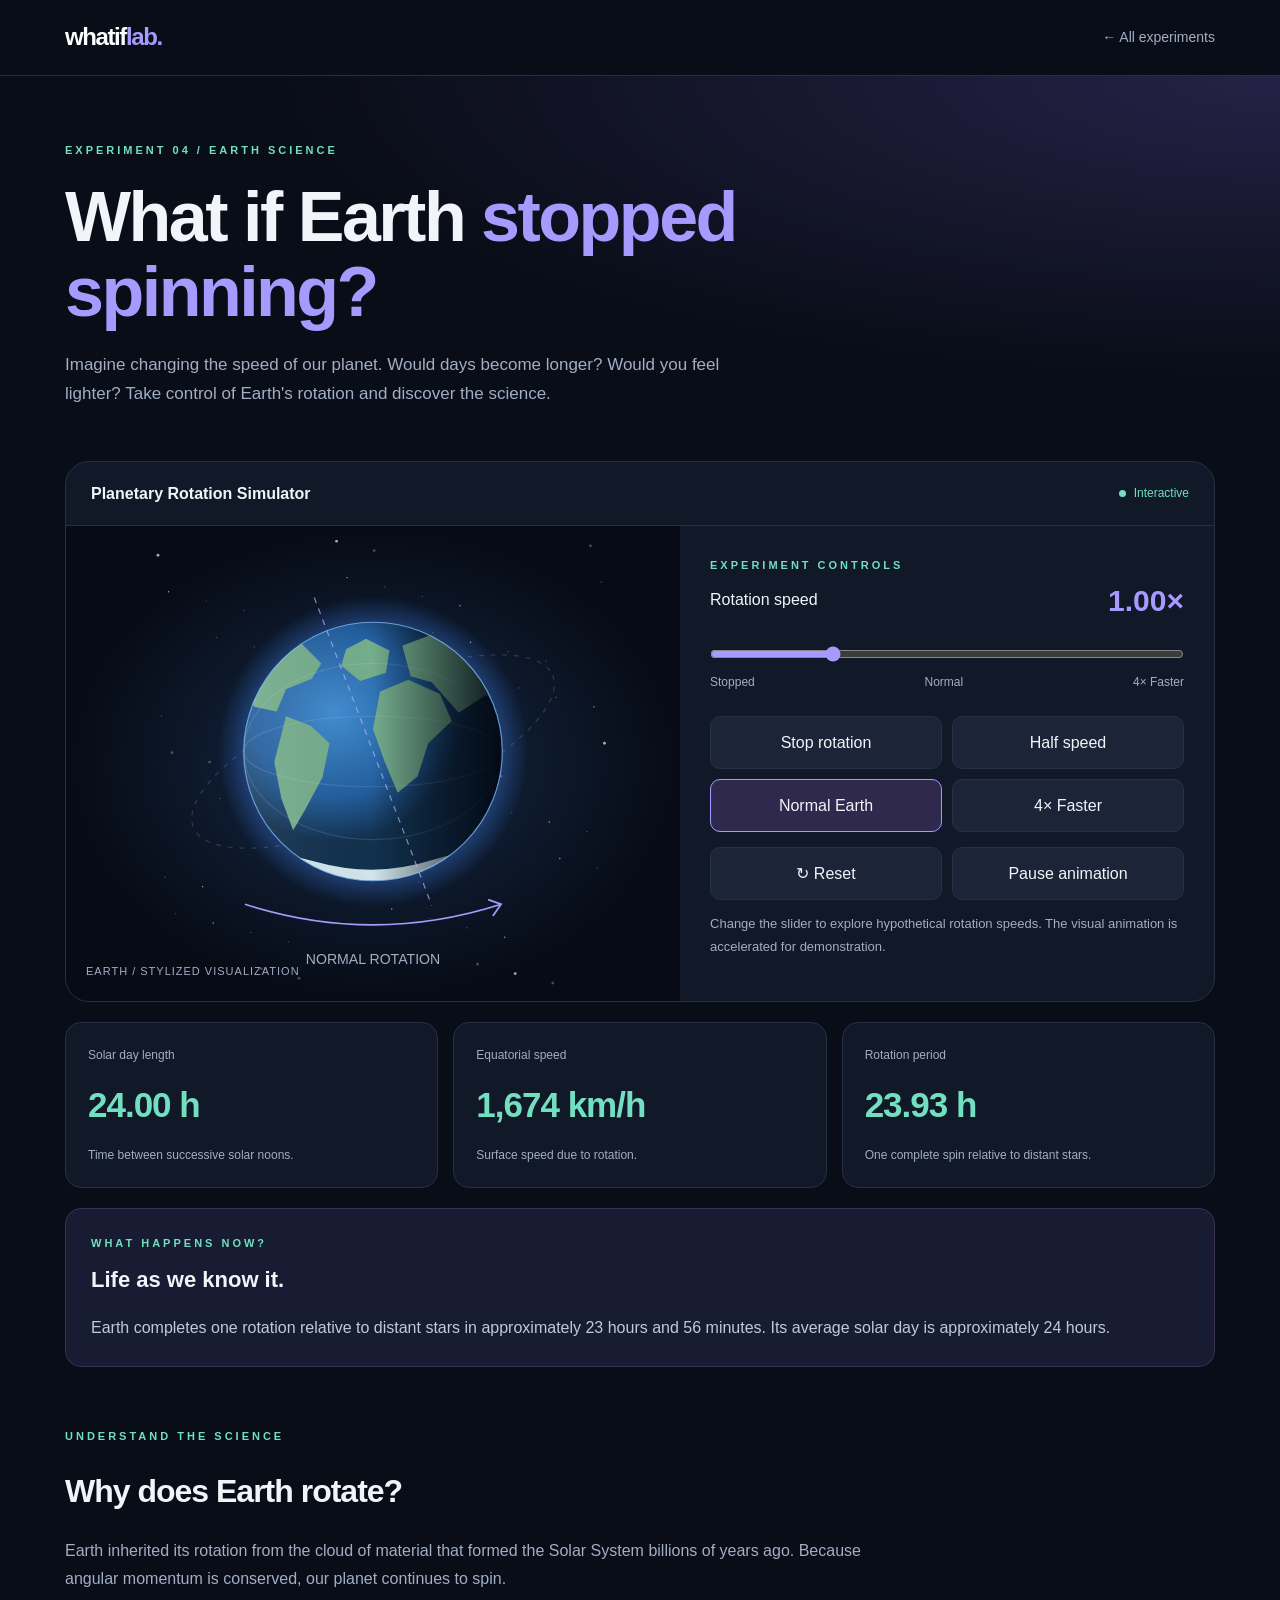
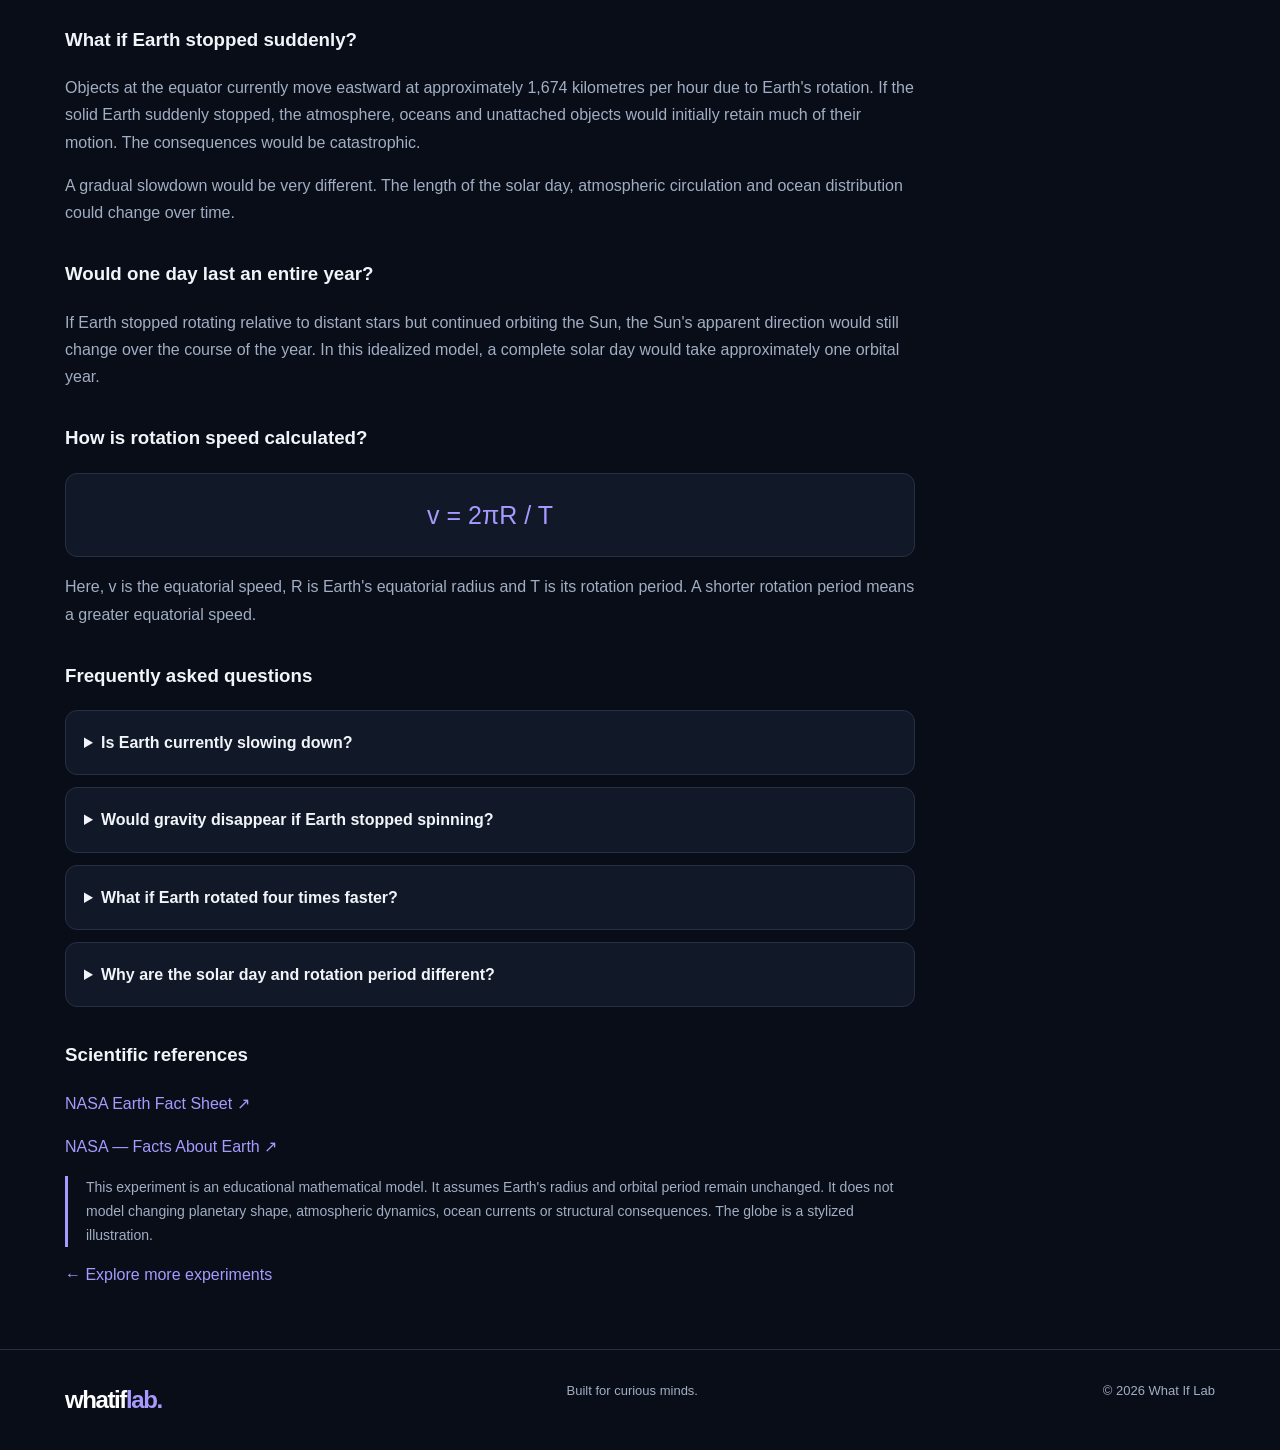
==== earth-spin.html @ 4c815746 "Add interactive Earth rotation simulation This file contains an interactive simulation of Earth's ro" ====
<!DOCTYPE html>
<html lang="en">
<head>
<meta charset="UTF-8">
<meta name="viewport" content="width=device-width, initial-scale=1.0">
<meta name="theme-color" content="#090d17">
<meta name="description" content="What if Earth stopped spinning or rotated faster? Explore Earth's rotation, day length and equatorial speed through an interactive science simulation.">
<title>What If Earth Stopped Spinning? | What If Lab</title>

<style>
:root {
  --bg: #090d17;
  --panel: #111827;
  --border: #263044;
  --text: #f1f5f9;
  --muted: #a1aec3;
  --accent: #a69aff;
  --green: #72dfc0;
}

* { box-sizing: border-box; }

html { scroll-behavior: smooth; }

body {
  margin: 0;
  background: var(--bg);
  color: var(--text);
  font-family: Inter, -apple-system, BlinkMacSystemFont, "Segoe UI", sans-serif;
  line-height: 1.7;
}

a { color: var(--accent); text-decoration: none; }

button, input { font: inherit; }

button { cursor: pointer; }

button:focus-visible, input:focus-visible, a:focus-visible {
  outline: 3px solid var(--accent);
  outline-offset: 4px;
}

.container {
  width: min(1150px, 92%);
  margin: auto;
}

header {
  border-bottom: 1px solid var(--border);
}

.nav {
  min-height: 75px;
  display: flex;
  align-items: center;
  justify-content: space-between;
  gap: 15px;
}

.logo {
  color: white;
  font-size: 24px;
  font-weight: 850;
  letter-spacing: -1.4px;
}

.logo span { color: var(--accent); }

.back {
  color: var(--muted);
  font-size: 14px;
}

.hero {
  padding: 65px 0 35px;
  background: radial-gradient(ellipse at top right, #252247, transparent 55%);
}

.eyebrow {
  color: var(--green);
  text-transform: uppercase;
  letter-spacing: 3px;
  font-size: 11px;
  font-weight: 700;
}

h1 {
  max-width: 850px;
  font-size: clamp(38px, 6vw, 70px);
  line-height: 1.08;
  letter-spacing: -2.5px;
  margin: 20px 0;
}

h1 span { color: var(--accent); }

.hero p {
  color: var(--muted);
  max-width: 680px;
  font-size: 17px;
}

.lab {
  border: 1px solid var(--border);
  background: var(--panel);
  border-radius: 24px;
  overflow: hidden;
}

.lab-header {
  padding: 18px 25px;
  display: flex;
  align-items: center;
  justify-content: space-between;
  border-bottom: 1px solid var(--border);
  gap: 12px;
}

.live {
  color: var(--green);
  font-size: 12px;
}

.live::before {
  content: "";
  display: inline-block;
  width: 7px;
  height: 7px;
  background: var(--green);
  border-radius: 50%;
  margin-right: 8px;
}

.workspace {
  display: grid;
  grid-template-columns: 1.15fr 1fr;
}

.scene {
  position: relative;
  min-height: 440px;
  display: grid;
  place-items: center;
  background: radial-gradient(ellipse at center, #142b49, #070b15 70%);
  overflow: hidden;
}

.scene svg {
  width: 100%;
  max-width: 470px;
  position: relative;
  z-index: 1;
}

.scene-label {
  position: absolute;
  bottom: 20px;
  left: 20px;
  font-size: 11px;
  letter-spacing: 1px;
  color: var(--muted);
}

.controls {
  padding: 30px;
  display: flex;
  flex-direction: column;
  justify-content: center;
}

.control-heading {
  display: flex;
  justify-content: space-between;
  align-items: center;
  gap: 10px;
}

.speed-number {
  font-size: 30px;
  color: var(--accent);
  font-weight: 750;
}

input[type=range] {
  width: 100%;
  accent-color: var(--accent);
  margin: 20px 0 10px;
}

.range-labels {
  display: flex;
  justify-content: space-between;
  font-size: 12px;
  color: var(--muted);
}

.presets {
  display: grid;
  grid-template-columns: 1fr 1fr;
  gap: 10px;
  margin-top: 24px;
}

.presets button, .secondary {
  background: #1c2538;
  color: var(--text);
  border: 1px solid var(--border);
  padding: 12px;
  border-radius: 10px;
  transition: .2s;
}

.presets button:hover,
.presets button.active,
.secondary:hover {
  border-color: var(--accent);
  background: #30294e;
}

.reset {
  margin-top: 15px;
  display: flex;
  gap: 10px;
}

.reset button { flex: 1; }

.metrics {
  display: grid;
  grid-template-columns: repeat(3, 1fr);
  gap: 15px;
  margin: 20px 0;
}

.metric {
  background: var(--panel);
  border: 1px solid var(--border);
  border-radius: 16px;
  padding: 22px;
}

.metric small {
  color: var(--muted);
  display: block;
  font-size: 12px;
}

.metric strong {
  display: block;
  color: var(--green);
  font-size: clamp(23px, 3vw, 35px);
  margin: 10px 0;
  letter-spacing: -1px;
}

.metric p {
  color: var(--muted);
  font-size: 12px;
  margin: 0;
}

.insight {
  background: #171c32;
  border: 1px solid #393252;
  border-radius: 16px;
  padding: 25px;
  margin-top: 20px;
}

.insight h3 {
  margin: 8px 0;
  font-size: 22px;
}

.insight p {
  color: #c1c9da;
  margin-bottom: 0;
}

.science {
  padding: 60px 0;
  max-width: 850px;
}

.science h2 {
  font-size: 32px;
  letter-spacing: -1px;
  line-height: 1.2;
}

.science h3 { margin-top: 32px; }

.science p { color: var(--muted); }

.formula {
  background: #111827;
  border: 1px solid var(--border);
  color: var(--accent);
  text-align: center;
  font-size: clamp(18px, 3vw, 25px);
  padding: 20px;
  border-radius: 12px;
}

.note {
  border-left: 3px solid var(--accent);
  padding-left: 18px;
  font-size: 14px;
}

details {
  background: var(--panel);
  border: 1px solid var(--border);
  border-radius: 12px;
  margin: 12px 0;
  padding: 18px;
}

summary {
  cursor: pointer;
  font-weight: 650;
}

.footer {
  border-top: 1px solid var(--border);
  padding: 30px 0;
  color: var(--muted);
  font-size: 13px;
}

.footer-row {
  display: flex;
  justify-content: space-between;
  gap: 15px;
  flex-wrap: wrap;
}

@media(max-width: 760px) {
  .workspace { grid-template-columns: 1fr; }
  .scene { min-height: 320px; }
  .controls { padding: 20px; }
  .metrics { grid-template-columns: 1fr; }
  .hero { padding-top: 40px; }
  h1 { letter-spacing: -1.5px; }
}

@media(prefers-reduced-motion: reduce) {
  html { scroll-behavior: auto; }
  * { transition: none !important; }
}
</style>
</head>

<body>

<header>
  <div class="container nav">
    <a href="index.html" class="logo">whatif<span>lab.</span></a>
    <a href="index.html#experiments" class="back">← All experiments</a>
  </div>
</header>

<main>

<div class="hero">
  <div class="container">
    <div class="eyebrow">Experiment 04 / Earth Science</div>
    <h1>What if Earth <span>stopped spinning?</span></h1>
    <p>Imagine changing the speed of our planet. Would days become longer? Would you feel lighter? Take control of Earth's rotation and discover the science.</p>
  </div>
</div>

<div class="container">

  <section class="lab">
    <div class="lab-header">
      <strong>Planetary Rotation Simulator</strong>
      <span class="live">Interactive</span>
    </div>

    <div class="workspace">

      <div class="scene">

        <svg viewBox="0 0 400 380" role="img" aria-label="Stylized animation of Earth's rotation">

          <defs>

            <clipPath id="earthClip">
              <circle cx="200" cy="180" r="110"/>
            </clipPath>

            <radialGradient id="ocean" cx="35%" cy="35%">
              <stop offset="0%" stop-color="#438ed2"/>
              <stop offset="65%" stop-color="#235e9d"/>
              <stop offset="100%" stop-color="#12314e"/>
            </radialGradient>

            <linearGradient id="shadow">
              <stop offset="0%" stop-color="#ffffff" stop-opacity=".1"/>
              <stop offset="50%" stop-color="#020711" stop-opacity="0"/>
              <stop offset="100%" stop-color="#020711" stop-opacity=".94"/>
            </linearGradient>

            <radialGradient id="glow">
              <stop offset="65%" stop-color="#4289ff" stop-opacity="0"/>
              <stop offset="83%" stop-color="#4289ff" stop-opacity=".3"/>
              <stop offset="100%" stop-color="#4289ff" stop-opacity="0"/>
            </radialGradient>

            <g id="landMap" fill="#74ad8c">

              <path d="M15 30 L40 15 65 22 81 12 104 35 96 48 74 57 66 76 47 72 36 55 17 46Z"/>

              <path d="M74 80 L95 88 111 103 105 132 90 160 80 177 70 150 64 119Z"/>

              <path d="M125 23 L142 14 162 24 159 43 137 50 121 37Z"/>

              <path d="M154 59 L178 49 205 61 215 84 195 103 186 131 169 145 158 119 148 91Z"/>

              <path d="M173 20 L202 9 230 17 252 11 280 29 311 25 340 47 329 68 301 74 285 96 267 77 244 62 221 77 198 51 180 46Z"/>

              <path d="M280 123 L303 111 327 122 336 145 313 155 288 149Z"/>

              <path d="M0 202 Q50 190 100 204 T200 202 T300 205 L360 220 H0Z" fill="#d0e5ea"/>

            </g>

          </defs>

          <g id="stars"></g>

          <ellipse cx="200" cy="180" rx="166" ry="55"
            transform="rotate(-23 200 180)"
            fill="none" stroke="#a69aff"
            stroke-opacity=".25" stroke-dasharray="4 6"/>

          <circle cx="200" cy="180" r="132" fill="url(#glow)"/>

          <circle cx="200" cy="180" r="110" fill="url(#ocean)"/>

          <g clip-path="url(#earthClip)">
            <g transform="translate(90 70)">
              <g id="rotatingMap">
                <use href="#landMap" x="-360"/>
                <use href="#landMap"/>
                <use href="#landMap" x="360"/>
              </g>
            </g>

            <ellipse cx="200" cy="180" rx="110" ry="30"
              fill="none" stroke="#d9e9fa" stroke-opacity=".13"/>

            <ellipse cx="200" cy="180" rx="110" ry="75"
              fill="none" stroke="#d9e9fa" stroke-opacity=".13"/>

            <circle cx="200" cy="180" r="110" fill="url(#shadow)"/>
          </g>

          <circle cx="200" cy="180" r="110"
            fill="none" stroke="#8ac5ff" stroke-opacity=".7"/>

          <line x1="150" y1="49" x2="250" y2="311"
            stroke="#bdb2ff" stroke-opacity=".7"
            stroke-dasharray="5 5"/>

          <path d="M91 310 Q200 345 309 310"
            fill="none" stroke="#a69aff" stroke-width="1.5"/>

          <path d="M298 306 L309 310 302 320"
            fill="none" stroke="#a69aff" stroke-width="1.5"/>

          <text x="200" y="361" text-anchor="middle"
            fill="#a1aec3" font-size="12" id="earthStatus">
            NORMAL ROTATION
          </text>

        </svg>

        <span class="scene-label">EARTH / STYLIZED VISUALIZATION</span>

      </div>

      <div class="controls">

        <div class="eyebrow">Experiment controls</div>

        <div class="control-heading">
          <label for="rotation">Rotation speed</label>
          <output class="speed-number" id="speedNumber">1.00×</output>
        </div>

        <input id="rotation" type="range"
          min="0" max="4" step="0.01" value="1">

        <div class="range-labels">
          <span>Stopped</span>
          <span>Normal</span>
          <span>4× Faster</span>
        </div>

        <div class="presets">
          <button data-speed="0">Stop rotation</button>
          <button data-speed="0.5">Half speed</button>
          <button data-speed="1" class="active">Normal Earth</button>
          <button data-speed="4">4× Faster</button>
        </div>

        <div class="reset">
          <button class="secondary" id="reset">↻ Reset</button>
          <button class="secondary" id="pause">Pause animation</button>
        </div>

        <p style="color:var(--muted);font-size:13px">
          Change the slider to explore hypothetical rotation speeds. The visual animation is accelerated for demonstration.
        </p>

      </div>

    </div>
  </section>

  <div class="metrics" aria-live="polite">

    <div class="metric">
      <small>Solar day length</small>
      <strong id="dayLength">24.00 h</strong>
      <p>Time between successive solar noons.</p>
    </div>

    <div class="metric">
      <small>Equatorial speed</small>
      <strong id="equatorSpeed">1,674 km/h</strong>
      <p>Surface speed due to rotation.</p>
    </div>

    <div class="metric">
      <small>Rotation period</small>
      <strong id="period">23.93 h</strong>
      <p>One complete spin relative to distant stars.</p>
    </div>

  </div>

  <div class="insight" aria-live="polite">
    <div class="eyebrow">What happens now?</div>
    <h3 id="insightTitle">Life as we know it.</h3>
    <p id="insightText"></p>
  </div>

  <article class="science">

    <div class="eyebrow">Understand the science</div>

    <h2>Why does Earth rotate?</h2>

    <p>Earth inherited its rotation from the cloud of material that formed the Solar System billions of years ago. Because angular momentum is conserved, our planet continues to spin.</p>

    <h3>What if Earth stopped suddenly?</h3>

    <p>Objects at the equator currently move eastward at approximately 1,674 kilometres per hour due to Earth's rotation. If the solid Earth suddenly stopped, the atmosphere, oceans and unattached objects would initially retain much of their motion. The consequences would be catastrophic.</p>

    <p>A gradual slowdown would be very different. The length of the solar day, atmospheric circulation and ocean distribution could change over time.</p>

    <h3>Would one day last an entire year?</h3>

    <p>If Earth stopped rotating relative to distant stars but continued orbiting the Sun, the Sun's apparent direction would still change over the course of the year. In this idealized model, a complete solar day would take approximately one orbital year.</p>

    <h3>How is rotation speed calculated?</h3>

    <div class="formula">v = 2πR / T</div>

    <p>Here, v is the equatorial speed, R is Earth's equatorial radius and T is its rotation period. A shorter rotation period means a greater equatorial speed.</p>

    <h3>Frequently asked questions</h3>

    <details>
      <summary>Is Earth currently slowing down?</summary>
      <p>Over long periods, tidal interactions with the Moon tend to slow Earth's rotation. Short-term changes can also occur because of processes involving the atmosphere, oceans and Earth's interior.</p>
    </details>

    <details>
      <summary>Would gravity disappear if Earth stopped spinning?</summary>
      <p>No. Earth's gravitational attraction primarily comes from its mass. Stopping rotation would remove the centrifugal contribution that slightly reduces apparent weight, especially at the equator.</p>
    </details>

    <details>
      <summary>What if Earth rotated four times faster?</summary>
      <p>In this simplified model, Earth's rotation period would be approximately six hours. The centrifugal effect would increase, and a real planet's shape, weather and ocean circulation could also change.</p>
    </details>

    <details>
      <summary>Why are the solar day and rotation period different?</summary>
      <p>Earth moves along its orbit while rotating. It therefore needs to rotate slightly more than one full turn relative to distant stars for the Sun to return to the same position in the sky.</p>
    </details>

    <h3>Scientific references</h3>

    <p>
      <a href="https://nssdc.gsfc.nasa.gov/planetary/factsheet/earthfact.html"
        target="_blank" rel="noopener noreferrer">NASA Earth Fact Sheet ↗</a>
    </p>

    <p>
      <a href="https://science.nasa.gov/earth/facts/"
        target="_blank" rel="noopener noreferrer">NASA — Facts About Earth ↗</a>
    </p>

    <p class="note">This experiment is an educational mathematical model. It assumes Earth's radius and orbital period remain unchanged. It does not model changing planetary shape, atmospheric dynamics, ocean currents or structural consequences. The globe is a stylized illustration.</p>

    <a href="index.html#experiments">← Explore more experiments</a>

  </article>

</div>
</main>

<footer class="footer">
  <div class="container footer-row">
    <a href="index.html" class="logo">whatif<span>lab.</span></a>
    <span>Built for curious minds.</span>
    <span>© <span id="year"></span> What If Lab</span>
  </div>
</footer>

<script>

const $ = id => document.getElementById(id);

const earthRadius = 6378.137;
const normalPeriod = 23.9345;
const orbitalHours = 365.256 * 24;

let speed = 1;
let offset = 0;
let lastTime = 0;
let paused = window.matchMedia(
  "(prefers-reduced-motion: reduce)"
).matches;

$("year").textContent = new Date().getFullYear();

// Decorative stars

for (let i = 0; i < 65; i++) {

  const star = document.createElementNS(
    "http://www.w3.org/2000/svg", "circle"
  );

  star.setAttribute("cx", (i * 73 + 17) % 400);
  star.setAttribute("cy", (i * 47 + 13) % 380);
  star.setAttribute("r", i % 4 === 0 ? 1.2 : 0.6);
  star.setAttribute("fill", "#ffffff");
  star.setAttribute("opacity", i % 3 === 0 ? .65 : .25);

  $("stars").appendChild(star);

}

function formatDuration(hours) {

  if (!Number.isFinite(hours)) return "No cycle";

  if (hours > 48) {
    return (hours / 24).toFixed(2) + " days";
  }

  return hours.toFixed(2) + " h";

}

function update() {

  speed = Number($("rotation").value);

  $("speedNumber").textContent = speed.toFixed(2) + "×";

  const rotationFrequency = speed / normalPeriod;

  const solarFrequency = Math.abs(
    rotationFrequency - 1 / orbitalHours
  );

  const solarDay = solarFrequency < 0.000000001
    ? Infinity
    : 1 / solarFrequency;

  const equatorSpeed =
    2 * Math.PI * earthRadius * rotationFrequency;

  $("dayLength").textContent = formatDuration(solarDay);

  $("equatorSpeed").textContent =
    Math.round(equatorSpeed).toLocaleString("en-US") + " km/h";

  $("period").textContent =
    speed === 0 ? "No rotation" :
    formatDuration(normalPeriod / speed);

  document.querySelectorAll("[data-speed]").forEach(btn => {

    const active = Number(btn.dataset.speed) === speed;

    btn.classList.toggle("active", active);
    btn.setAttribute("aria-pressed", String(active));

  });

  if (speed === 0) {

    $("earthStatus").textContent = "ROTATION STOPPED";

    $("insightTitle").textContent = "A day lasting an entire year.";

    $("insightText").textContent =
      "Earth no longer spins relative to distant stars, but it continues orbiting the Sun. In this model, the solar day becomes approximately 365 days long. A sudden stop would have catastrophic physical consequences.";

  } else if (speed < 1) {

    $("earthStatus").textContent = "SLOW ROTATION";

    $("insightTitle").textContent = "The world slows down.";

    $("insightText").textContent =
      "Earth takes longer to complete one rotation. For the selected speed, solar days are longer than usual. The centrifugal effect is reduced, and real atmospheric and ocean circulation would change.";

  } else if (speed === 1) {

    $("earthStatus").textContent = "NORMAL ROTATION";

    $("insightTitle").textContent = "Life as we know it.";

    $("insightText").textContent =
      "Earth completes one rotation relative to distant stars in approximately 23 hours and 56 minutes. Its average solar day is approximately 24 hours.";

  } else {

    $("earthStatus").textContent = "ACCELERATED ROTATION";

    $("insightTitle").textContent = "Welcome to a faster world.";

    $("insightText").textContent =
      "Earth completes each rotation more quickly, producing shorter solar days. The centrifugal effect increases at the equator. A real planet could also experience major changes in its shape and climate.";

  }

}

function setSpeed(value) {
  $("rotation").value = value;
  update();
}

$("rotation").addEventListener("input", update);

document.querySelectorAll("[data-speed]").forEach(btn => {

  btn.addEventListener("click", () => {
    setSpeed(Number(btn.dataset.speed));
  });

});

$("reset").addEventListener("click", () => {
  offset = 0;
  $("rotatingMap").setAttribute("transform", "translate(0 0)");
  setSpeed(1);
});

function updatePauseButton() {

  $("pause").textContent = paused
    ? "Play animation"
    : "Pause animation";

  $("pause").setAttribute("aria-pressed", String(paused));

}

$("pause").addEventListener("click", () => {
  paused = !paused;
  updatePauseButton();
});

function animate(now) {

  const delta = lastTime
    ? Math.min(now - lastTime, 50) / 1000
    : 0;

  lastTime = now;

  if (!paused && speed > 0) {

    offset = (offset + speed * 24 * delta) % 360;

    $("rotatingMap").setAttribute(
      "transform", "translate(" + (-offset) + " 0)"
    );

  }

  requestAnimationFrame(animate);

}

update();
updatePauseButton();
requestAnimationFrame(animate);

</script>

</body>
</html>
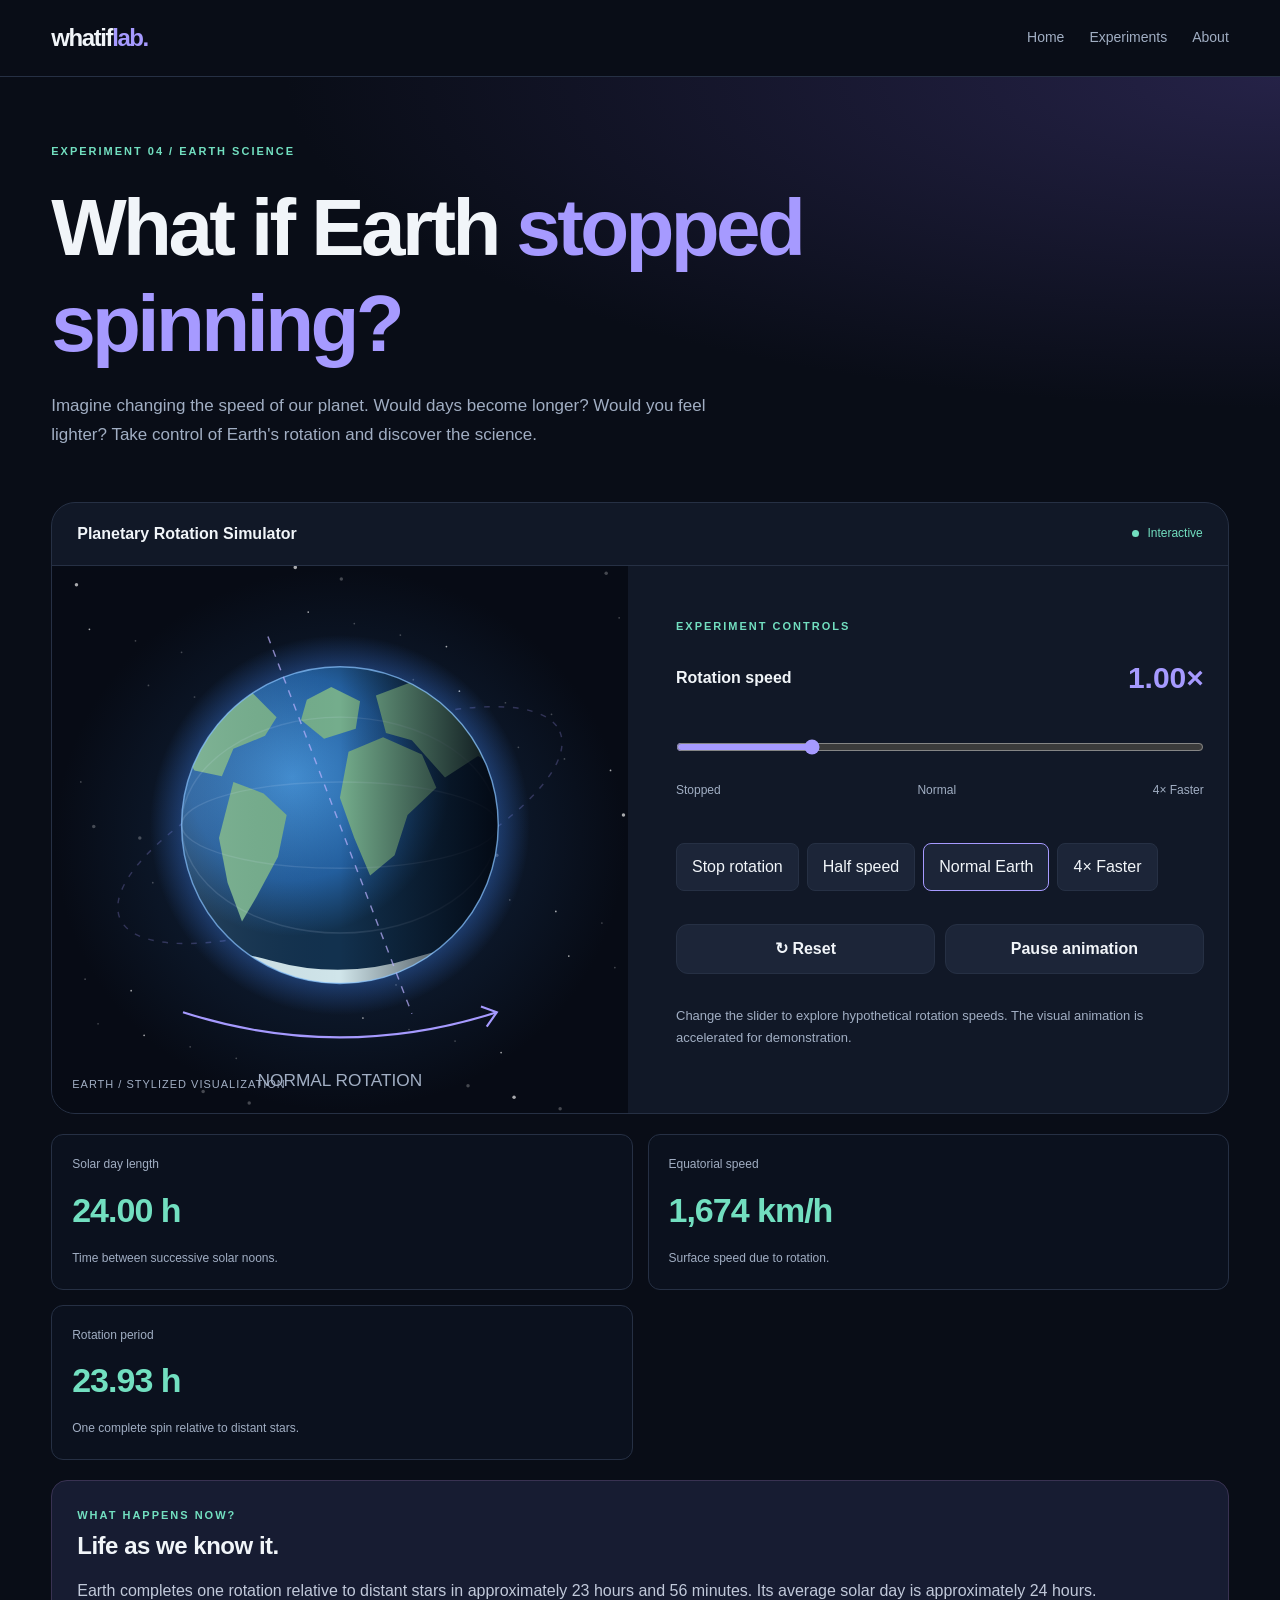
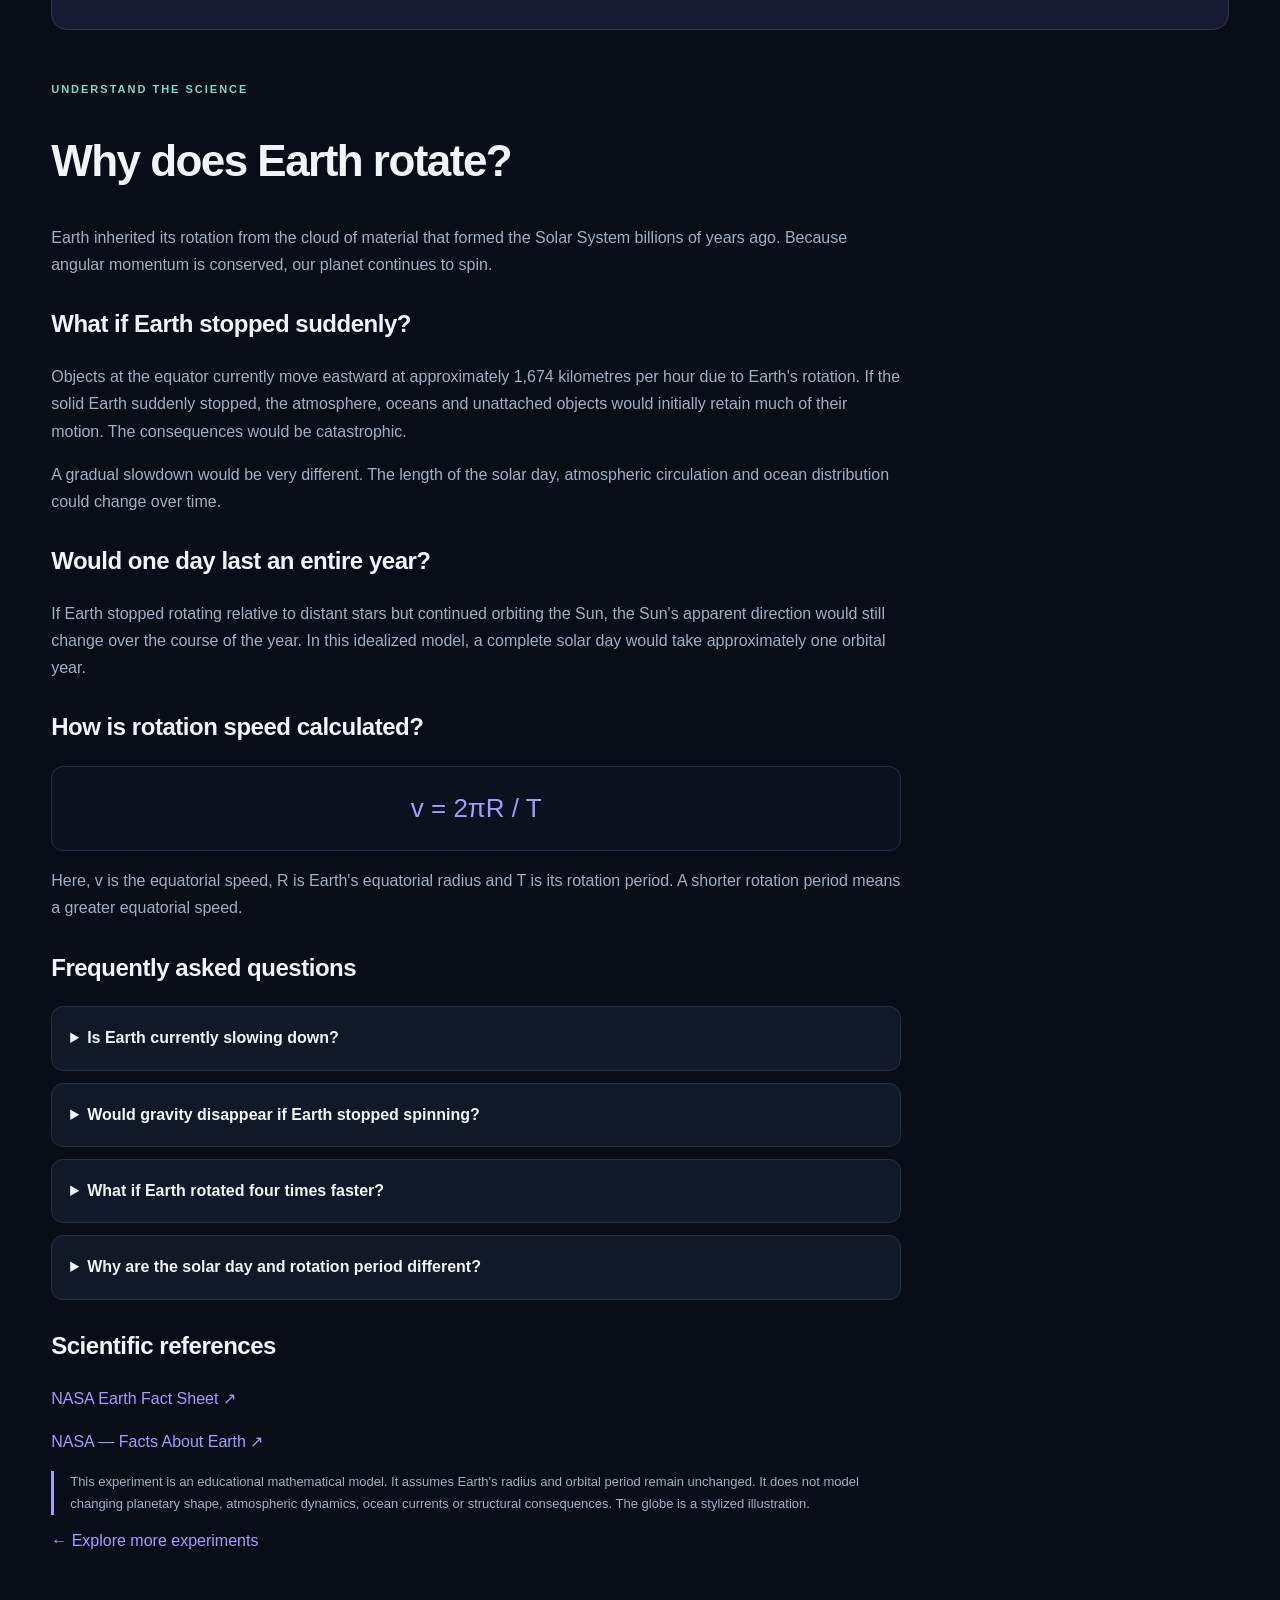
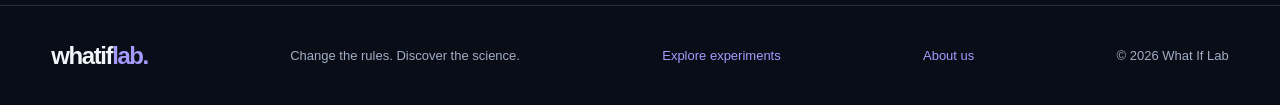
==== commit 5fb16951: "Connect Earth simulator to shared architecture" ====
--- a/earth-spin.html
+++ b/earth-spin.html
@@ -8,7 +8,14 @@
 <meta name="description" content="What if Earth stopped spinning or rotated faster? Explore Earth's rotation, day length and equatorial speed through an interactive science simulation.">
 <title>What If Earth Stopped Spinning? | What If Lab</title>
 
+
+<link rel="stylesheet" href="css/style.css">
+<link rel="stylesheet" href="css/animations.css">
+<script src="js/components.js" defer></script>
+<script src="js/main.js" defer></script>
+
 <style>
+@layer legacy {
 :root {
   --bg: #090d17;
   --panel: #111827;
@@ -350,12 +357,13 @@
   html { scroll-behavior: auto; }
   * { transition: none !important; }
 }
+}
 </style>
 </head>
 
 <body>
 
-<header>
+<header data-site-header>
   <div class="container nav">
     <a href="index.html" class="logo">whatif<span>lab.</span></a>
     <a href="index.html#experiments" class="back">← All experiments</a>
@@ -617,7 +625,7 @@
 </div>
 </main>
 
-<footer class="footer">
+<footer class="footer" data-site-footer>
   <div class="container footer-row">
     <a href="index.html" class="logo">whatif<span>lab.</span></a>
     <span>Built for curious minds.</span>
--- a/css/style.css
+++ b/css/style.css
@@ -0,0 +1,658 @@
+
+/* ==========================================
+   WHAT IF LAB
+   Global Design System — Version 1.0
+   ========================================== */
+
+/* 01. DESIGN TOKENS */
+
+:root {
+
+  /* Background colors */
+  --bg: #090d17;
+  --panel: #111827;
+  --surface: #0b111e;
+  --surface-hover: #1c2538;
+  --border: #263044;
+
+  /* Text colors */
+  --text: #f1f5f9;
+  --muted: #a1aec3;
+
+  /* Brand colors */
+  --accent: #a69aff;
+  --accent-hover: #ccc4ff;
+  --green: #72dfc0;
+  --danger: #ff7474;
+  --warning: #f5c76b;
+
+  /* Typography */
+  --font-main: Inter, -apple-system,
+    BlinkMacSystemFont, "Segoe UI", sans-serif;
+
+  --font-heading: var(--font-main);
+
+  /* Layout */
+  --container-width: 1180px;
+  --container-padding: 4%;
+  --section-spacing: 75px;
+
+  /* Border radius */
+  --radius-sm: 8px;
+  --radius-md: 12px;
+  --radius-lg: 18px;
+  --radius-xl: 24px;
+
+  /* Effects */
+  --shadow-sm: 0 4px 15px #00000015;
+  --shadow-md: 0 12px 35px #00000025;
+  --shadow-lg: 0 20px 60px #00000040;
+
+  /* Animation timing */
+  --transition-fast: 150ms ease;
+  --transition-normal: 250ms ease;
+  --transition-slow: 450ms ease;
+
+  color-scheme: dark;
+}
+
+/* 02. LIGHT THEME */
+
+[data-theme="light"] {
+
+  --bg: #f5f6fa;
+  --panel: #ffffff;
+  --surface: #edf0f6;
+  --surface-hover: #e3e7f1;
+  --border: #d8deea;
+
+  --text: #172033;
+  --muted: #596579;
+
+  --accent: #6351c8;
+  --accent-hover: #4d3bab;
+  --green: #087c61;
+  --danger: #c63737;
+  --warning: #946200;
+
+  color-scheme: light;
+}
+
+/* 03. GLOBAL RESET */
+
+*,
+*::before,
+*::after {
+  box-sizing: border-box;
+}
+
+html {
+  scroll-behavior: smooth;
+}
+
+body {
+  margin: 0;
+  background: var(--bg);
+  color: var(--text);
+  font-family: var(--font-main);
+  line-height: 1.65;
+  -webkit-font-smoothing: antialiased;
+}
+
+img,
+svg,
+canvas,
+video {
+  max-width: 100%;
+}
+
+button,
+input,
+select,
+textarea {
+  font: inherit;
+}
+
+button,
+select {
+  cursor: pointer;
+}
+
+a {
+  color: var(--accent);
+  text-decoration: none;
+}
+
+a:hover {
+  color: var(--accent-hover);
+}
+
+button:focus-visible,
+a:focus-visible,
+input:focus-visible,
+select:focus-visible {
+  outline: 3px solid var(--accent);
+  outline-offset: 4px;
+}
+
+[hidden] {
+  display: none !important;
+}
+
+::selection {
+  background: var(--accent);
+  color: var(--bg);
+}
+
+/* 04. TYPOGRAPHY */
+
+h1,
+h2,
+h3,
+h4 {
+  font-family: var(--font-heading);
+  line-height: 1.2;
+}
+
+h1 {
+  font-size: clamp(38px, 7vw, 80px);
+  letter-spacing: -0.045em;
+}
+
+h2 {
+  font-size: clamp(28px, 4vw, 44px);
+  letter-spacing: -0.035em;
+}
+
+h3 {
+  font-size: clamp(19px, 2vw, 24px);
+  letter-spacing: -0.02em;
+}
+
+p {
+  line-height: 1.7;
+}
+
+.muted {
+  color: var(--muted);
+}
+
+.accent {
+  color: var(--accent);
+}
+
+.eyebrow,
+.tag {
+  font-size: 11px;
+  font-weight: 750;
+  letter-spacing: 2px;
+  text-transform: uppercase;
+  color: var(--green);
+}
+
+/* 05. LAYOUT SYSTEM */
+
+.container {
+  width: min(
+    var(--container-width),
+    calc(100% - var(--container-padding) * 2)
+  );
+  margin-inline: auto;
+}
+
+.section {
+  padding-block: var(--section-spacing);
+}
+
+.grid {
+  display: grid;
+  gap: 22px;
+}
+
+.grid-2 {
+  grid-template-columns: repeat(2, minmax(0, 1fr));
+}
+
+.grid-3 {
+  grid-template-columns: repeat(3, minmax(0, 1fr));
+}
+
+.grid-4 {
+  grid-template-columns: repeat(4, minmax(0, 1fr));
+}
+
+.flex {
+  display: flex;
+  gap: 16px;
+}
+
+.center {
+  display: grid;
+  place-items: center;
+}
+
+/* 06. NAVIGATION */
+
+.site-header {
+  border-bottom: 1px solid var(--border);
+  background: var(--bg);
+}
+
+.nav {
+  min-height: 76px;
+  display: flex;
+  align-items: center;
+  justify-content: space-between;
+  gap: 20px;
+}
+
+.logo {
+  color: var(--text);
+  font-size: 24px;
+  font-weight: 850;
+  letter-spacing: -1.4px;
+}
+
+.logo span {
+  color: var(--accent);
+}
+
+.nav-links {
+  display: flex;
+  align-items: center;
+  gap: 25px;
+}
+
+.nav-links a {
+  color: var(--muted);
+  font-size: 14px;
+}
+
+.nav-links a:hover {
+  color: var(--text);
+}
+
+/* 07. BUTTON SYSTEM */
+
+.btn,
+.primary,
+.secondary {
+  display: inline-flex;
+  justify-content: center;
+  align-items: center;
+  gap: 8px;
+
+  padding: 13px 22px;
+  border: 1px solid transparent;
+  border-radius: var(--radius-md);
+
+  font-weight: 700;
+  line-height: 1.4;
+
+  transition:
+    background var(--transition-normal),
+    transform var(--transition-normal),
+    border-color var(--transition-normal);
+}
+
+.btn-primary,
+.primary {
+  background: var(--accent);
+  color: var(--bg);
+}
+
+.btn-primary:hover,
+.primary:hover {
+  background: var(--accent-hover);
+  color: var(--bg);
+  transform: translateY(-2px);
+}
+
+.btn-secondary,
+.secondary {
+  background: var(--surface-hover);
+  color: var(--text);
+  border-color: var(--border);
+}
+
+.btn-secondary:hover,
+.secondary:hover {
+  border-color: var(--accent);
+  color: var(--text);
+}
+
+.btn:active,
+.primary:active,
+.secondary:active {
+  transform: scale(.98);
+}
+
+button:disabled {
+  opacity: .5;
+  cursor: not-allowed;
+}
+
+/* 08. EXPERIMENT CARDS */
+
+.cards {
+  display: grid;
+  grid-template-columns: repeat(3, minmax(0, 1fr));
+  gap: 22px;
+}
+
+.card {
+  background: var(--panel);
+  border: 1px solid var(--border);
+  border-radius: var(--radius-lg);
+  overflow: hidden;
+
+  transition:
+    transform var(--transition-normal),
+    border-color var(--transition-normal),
+    box-shadow var(--transition-normal);
+}
+
+.card:hover {
+  transform: translateY(-5px);
+  border-color: var(--accent);
+  box-shadow: var(--shadow-md);
+}
+
+.card-content {
+  padding: 23px;
+}
+
+.card h3 {
+  margin: 12px 0;
+}
+
+.card p {
+  color: var(--muted);
+  font-size: 14px;
+}
+
+.explore {
+  background: transparent;
+  border: none;
+  color: var(--accent);
+  font-weight: 700;
+  padding: 8px 0;
+}
+
+/* 09. SIMULATION WORKSPACE */
+
+.lab {
+  background: var(--panel);
+  border: 1px solid var(--border);
+  border-radius: var(--radius-xl);
+  overflow: hidden;
+}
+
+.lab-header {
+  display: flex;
+  align-items: center;
+  justify-content: space-between;
+  gap: 12px;
+  padding: 18px 25px;
+  border-bottom: 1px solid var(--border);
+}
+
+.lab-layout,
+.workspace {
+  display: grid;
+  grid-template-columns: repeat(2, minmax(0, 1fr));
+  gap: 24px;
+}
+
+.controls {
+  display: flex;
+  flex-direction: column;
+  gap: 18px;
+  padding: 24px;
+}
+
+.control {
+  background: var(--surface);
+  border: 1px solid var(--border);
+  border-radius: var(--radius-md);
+  padding: 18px;
+}
+
+.control label,
+.control-heading {
+  display: flex;
+  justify-content: space-between;
+  align-items: center;
+  gap: 12px;
+  font-weight: 650;
+}
+
+output {
+  color: var(--accent);
+  font-weight: 700;
+}
+
+input[type="range"] {
+  width: 100%;
+  margin-block: 18px 8px;
+  accent-color: var(--accent);
+}
+
+select,
+input[type="search"],
+input[type="number"] {
+  width: 100%;
+  padding: 12px 15px;
+  border: 1px solid var(--border);
+  border-radius: var(--radius-sm);
+  background: var(--surface);
+  color: var(--text);
+}
+
+.presets {
+  display: flex;
+  flex-wrap: wrap;
+  gap: 8px;
+}
+
+.presets button {
+  background: var(--surface-hover);
+  color: var(--text);
+  border: 1px solid var(--border);
+  padding: 10px 15px;
+  border-radius: var(--radius-sm);
+}
+
+.presets button:hover,
+.presets button.active {
+  border-color: var(--accent);
+}
+
+.visual {
+  min-height: 260px;
+  display: grid;
+  place-items: center;
+  background: var(--surface);
+  border-radius: var(--radius-lg);
+  overflow: hidden;
+  padding: 20px;
+}
+
+/* 10. RESULT CARDS */
+
+.results,
+.metrics {
+  display: grid;
+  grid-template-columns: repeat(2, minmax(0, 1fr));
+  gap: 15px;
+  margin-top: 20px;
+}
+
+.metric {
+  background: var(--surface);
+  border: 1px solid var(--border);
+  border-radius: var(--radius-md);
+  padding: 20px;
+  min-width: 0;
+}
+
+.metric small {
+  display: block;
+  color: var(--muted);
+  font-size: 12px;
+}
+
+.metric strong {
+  display: block;
+  color: var(--green);
+  font-size: clamp(22px, 3vw, 34px);
+  letter-spacing: -1px;
+  margin-top: 7px;
+  overflow-wrap: anywhere;
+}
+
+.metric p {
+  color: var(--muted);
+  font-size: 12px;
+}
+
+/* 11. SCIENTIFIC EXPLANATIONS */
+
+.science {
+  max-width: 850px;
+  padding-block: 50px;
+}
+
+.science p,
+.explanation p {
+  color: var(--muted);
+}
+
+.formula {
+  background: var(--surface);
+  border: 1px solid var(--border);
+  border-radius: var(--radius-md);
+  padding: 20px;
+  color: var(--accent);
+  text-align: center;
+  font-size: clamp(18px, 3vw, 26px);
+}
+
+.note {
+  border-left: 3px solid var(--accent);
+  padding-left: 16px;
+  color: var(--muted);
+  font-size: 13px;
+}
+
+details {
+  background: var(--panel);
+  border: 1px solid var(--border);
+  border-radius: var(--radius-md);
+  padding: 18px;
+  margin-block: 12px;
+}
+
+summary {
+  cursor: pointer;
+  font-weight: 650;
+}
+
+/* 12. FOOTER */
+
+.site-footer,
+.footer {
+  border-top: 1px solid var(--border);
+  padding: 30px 0;
+  color: var(--muted);
+  font-size: 13px;
+}
+
+.footer-row {
+  display: flex;
+  justify-content: space-between;
+  align-items: center;
+  flex-wrap: wrap;
+  gap: 15px;
+}
+
+/* 13. RESPONSIVE DESIGN */
+
+@media (max-width: 950px) {
+
+  .grid-4,
+  .grid-3,
+  .cards {
+    grid-template-columns: repeat(2, minmax(0, 1fr));
+  }
+
+}
+
+@media (max-width: 700px) {
+
+  :root {
+    --section-spacing: 48px;
+  }
+
+  .grid-2,
+  .grid-3,
+  .grid-4,
+  .cards,
+  .lab-layout,
+  .workspace {
+    grid-template-columns: 1fr;
+  }
+
+  .controls {
+    padding: 18px;
+  }
+
+  .nav {
+    min-height: 65px;
+  }
+
+  .nav-links {
+    gap: 14px;
+  }
+
+  .nav-links a {
+    font-size: 12px;
+  }
+
+  .logo {
+    font-size: 21px;
+  }
+
+  .metric {
+    padding: 15px;
+  }
+
+}
+
+@media (max-width: 360px) {
+
+  .results,
+  .metrics {
+    grid-template-columns: 1fr;
+  }
+
+}
+
+/* 14. ACCESSIBILITY */
+
+@media (prefers-reduced-motion: reduce) {
+
+  html {
+    scroll-behavior: auto;
+  }
+
+  *,
+  *::before,
+  *::after {
+    animation-duration: 0.01ms !important;
+    transition-duration: 0.01ms !important;
+  }
+
+}
+
+/* END OF GLOBAL DESIGN SYSTEM */
--- a/css/animations.css
+++ b/css/animations.css
@@ -0,0 +1,375 @@
+
+/* ==========================================
+   WHAT IF LAB
+   Shared Animation System — Version 1.0
+   ========================================== */
+
+/* 01. FLOATING OBJECTS */
+
+@keyframes float {
+  0%, 100% {
+    transform: translateY(0);
+  }
+  50% {
+    transform: translateY(-12px);
+  }
+}
+
+.animate-float {
+  animation: float 4s ease-in-out infinite;
+}
+
+/* 02. PLANET ROTATION */
+
+@keyframes rotate {
+  from {
+    transform: rotate(0deg);
+  }
+  to {
+    transform: rotate(360deg);
+  }
+}
+
+.animate-rotate {
+  animation: rotate 20s linear infinite;
+}
+
+.animate-rotate-slow {
+  animation: rotate 60s linear infinite;
+}
+
+.animate-rotate-fast {
+  animation: rotate 5s linear infinite;
+}
+
+/* 03. ORBITAL MOTION */
+
+@keyframes orbit {
+  from {
+    transform: rotate(0deg)
+      translateX(var(--orbit-radius, 80px))
+      rotate(0deg);
+  }
+
+  to {
+    transform: rotate(360deg)
+      translateX(var(--orbit-radius, 80px))
+      rotate(-360deg);
+  }
+}
+
+.animate-orbit {
+  animation: orbit
+    var(--orbit-duration, 8s)
+    linear infinite;
+}
+
+/* 04. PULSE EFFECT */
+
+@keyframes pulse {
+  0%, 100% {
+    opacity: 1;
+    transform: scale(1);
+  }
+
+  50% {
+    opacity: .65;
+    transform: scale(1.06);
+  }
+}
+
+.animate-pulse {
+  animation: pulse 2.5s ease-in-out infinite;
+}
+
+/* 05. GLOW EFFECT */
+
+@keyframes glow {
+  0%, 100% {
+    box-shadow: 0 0 15px
+      var(--accent, #a69aff);
+  }
+
+  50% {
+    box-shadow: 0 0 35px
+      var(--accent, #a69aff);
+  }
+}
+
+.animate-glow {
+  animation: glow 3s ease-in-out infinite;
+}
+
+/* 06. STAR TWINKLE */
+
+@keyframes twinkle {
+  0%, 100% {
+    opacity: .25;
+  }
+
+  50% {
+    opacity: .9;
+  }
+}
+
+.animate-twinkle {
+  animation: twinkle
+    var(--twinkle-duration, 3s)
+    ease-in-out infinite;
+
+  animation-delay:
+    var(--twinkle-delay, 0s);
+}
+
+/* 07. FADE IN */
+
+@keyframes fade-in {
+  from {
+    opacity: 0;
+  }
+
+  to {
+    opacity: 1;
+  }
+}
+
+.animate-fade-in {
+  animation: fade-in .6s ease both;
+}
+
+/* 08. FADE UP */
+
+@keyframes fade-up {
+  from {
+    opacity: 0;
+    transform: translateY(24px);
+  }
+
+  to {
+    opacity: 1;
+    transform: translateY(0);
+  }
+}
+
+.animate-fade-up {
+  animation: fade-up .7s ease both;
+}
+
+/* 09. SLIDE ANIMATIONS */
+
+@keyframes slide-left {
+  from {
+    opacity: 0;
+    transform: translateX(30px);
+  }
+
+  to {
+    opacity: 1;
+    transform: translateX(0);
+  }
+}
+
+@keyframes slide-right {
+  from {
+    opacity: 0;
+    transform: translateX(-30px);
+  }
+
+  to {
+    opacity: 1;
+    transform: translateX(0);
+  }
+}
+
+.animate-slide-left {
+  animation: slide-left .6s ease both;
+}
+
+.animate-slide-right {
+  animation: slide-right .6s ease both;
+}
+
+/* 10. SCALE REVEAL */
+
+@keyframes scale-in {
+  from {
+    opacity: 0;
+    transform: scale(.94);
+  }
+
+  to {
+    opacity: 1;
+    transform: scale(1);
+  }
+}
+
+.animate-scale-in {
+  animation: scale-in .45s ease both;
+}
+
+/* 11. STAGGERED ENTRANCE */
+
+.stagger-children > * {
+  animation: fade-up .65s ease both;
+}
+
+.stagger-children > :nth-child(1) {
+  animation-delay: .05s;
+}
+
+.stagger-children > :nth-child(2) {
+  animation-delay: .12s;
+}
+
+.stagger-children > :nth-child(3) {
+  animation-delay: .19s;
+}
+
+.stagger-children > :nth-child(4) {
+  animation-delay: .26s;
+}
+
+.stagger-children > :nth-child(5) {
+  animation-delay: .33s;
+}
+
+.stagger-children > :nth-child(6) {
+  animation-delay: .40s;
+}
+
+/* 12. HOVER EFFECTS */
+
+.hover-lift {
+  transition:
+    transform .25s ease,
+    box-shadow .25s ease,
+    border-color .25s ease;
+}
+
+.hover-lift:hover {
+  transform: translateY(-5px);
+  box-shadow: var(--shadow-md);
+}
+
+.hover-scale {
+  transition: transform .25s ease;
+}
+
+.hover-scale:hover {
+  transform: scale(1.035);
+}
+
+.hover-glow {
+  transition: box-shadow .3s ease;
+}
+
+.hover-glow:hover {
+  box-shadow: 0 0 25px
+    var(--accent, #a69aff);
+}
+
+/* 13. LOADING ANIMATION */
+
+@keyframes spin {
+  to {
+    transform: rotate(360deg);
+  }
+}
+
+.spinner {
+  width: 28px;
+  height: 28px;
+
+  border: 3px solid var(--border);
+  border-top-color: var(--accent);
+  border-radius: 50%;
+
+  animation: spin .8s linear infinite;
+}
+
+/* 14. SHIMMER EFFECT */
+
+@keyframes shimmer {
+  from {
+    background-position: 200% 0;
+  }
+
+  to {
+    background-position: -200% 0;
+  }
+}
+
+.skeleton {
+  border-radius: var(--radius-md);
+
+  background: linear-gradient(
+    90deg,
+    var(--panel) 25%,
+    var(--surface-hover) 50%,
+    var(--panel) 75%
+  );
+
+  background-size: 200% 100%;
+
+  animation: shimmer 1.8s linear infinite;
+}
+
+/* 15. ANIMATION DELAYS */
+
+.delay-100 {
+  animation-delay: 100ms;
+}
+
+.delay-200 {
+  animation-delay: 200ms;
+}
+
+.delay-300 {
+  animation-delay: 300ms;
+}
+
+.delay-500 {
+  animation-delay: 500ms;
+}
+
+.delay-700 {
+  animation-delay: 700ms;
+}
+
+/* 16. ANIMATION CONTROLS */
+
+.animation-paused,
+.animation-paused *,
+.animation-paused::before,
+.animation-paused::after {
+  animation-play-state: paused !important;
+}
+
+.animation-disabled,
+.animation-disabled *,
+.animation-disabled::before,
+.animation-disabled::after {
+  animation: none !important;
+  transition: none !important;
+}
+
+/* 17. ACCESSIBILITY */
+
+@media (prefers-reduced-motion: reduce) {
+
+  *,
+  *::before,
+  *::after {
+    animation: none !important;
+    transition: none !important;
+    scroll-behavior: auto !important;
+  }
+
+  .hover-lift:hover,
+  .hover-scale:hover {
+    transform: none;
+  }
+
+}
+
+/* END OF SHARED ANIMATION SYSTEM */
